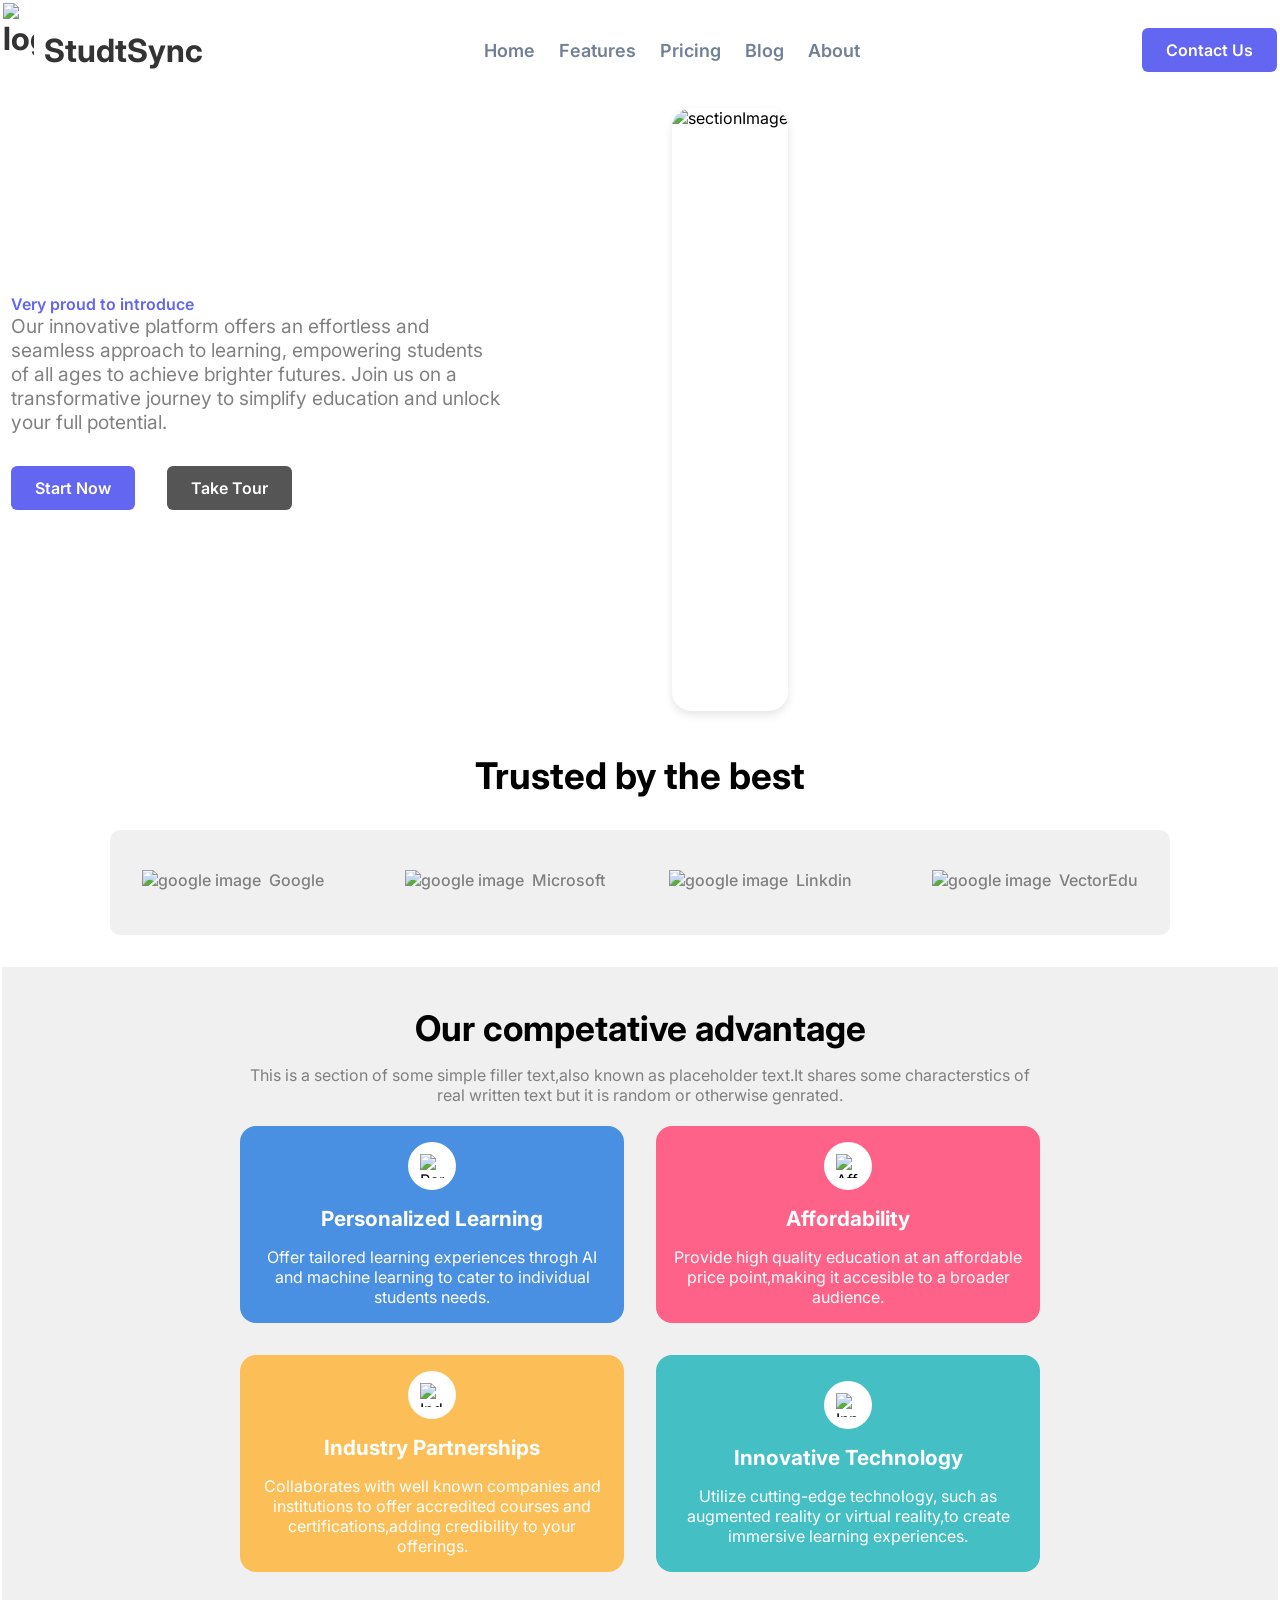
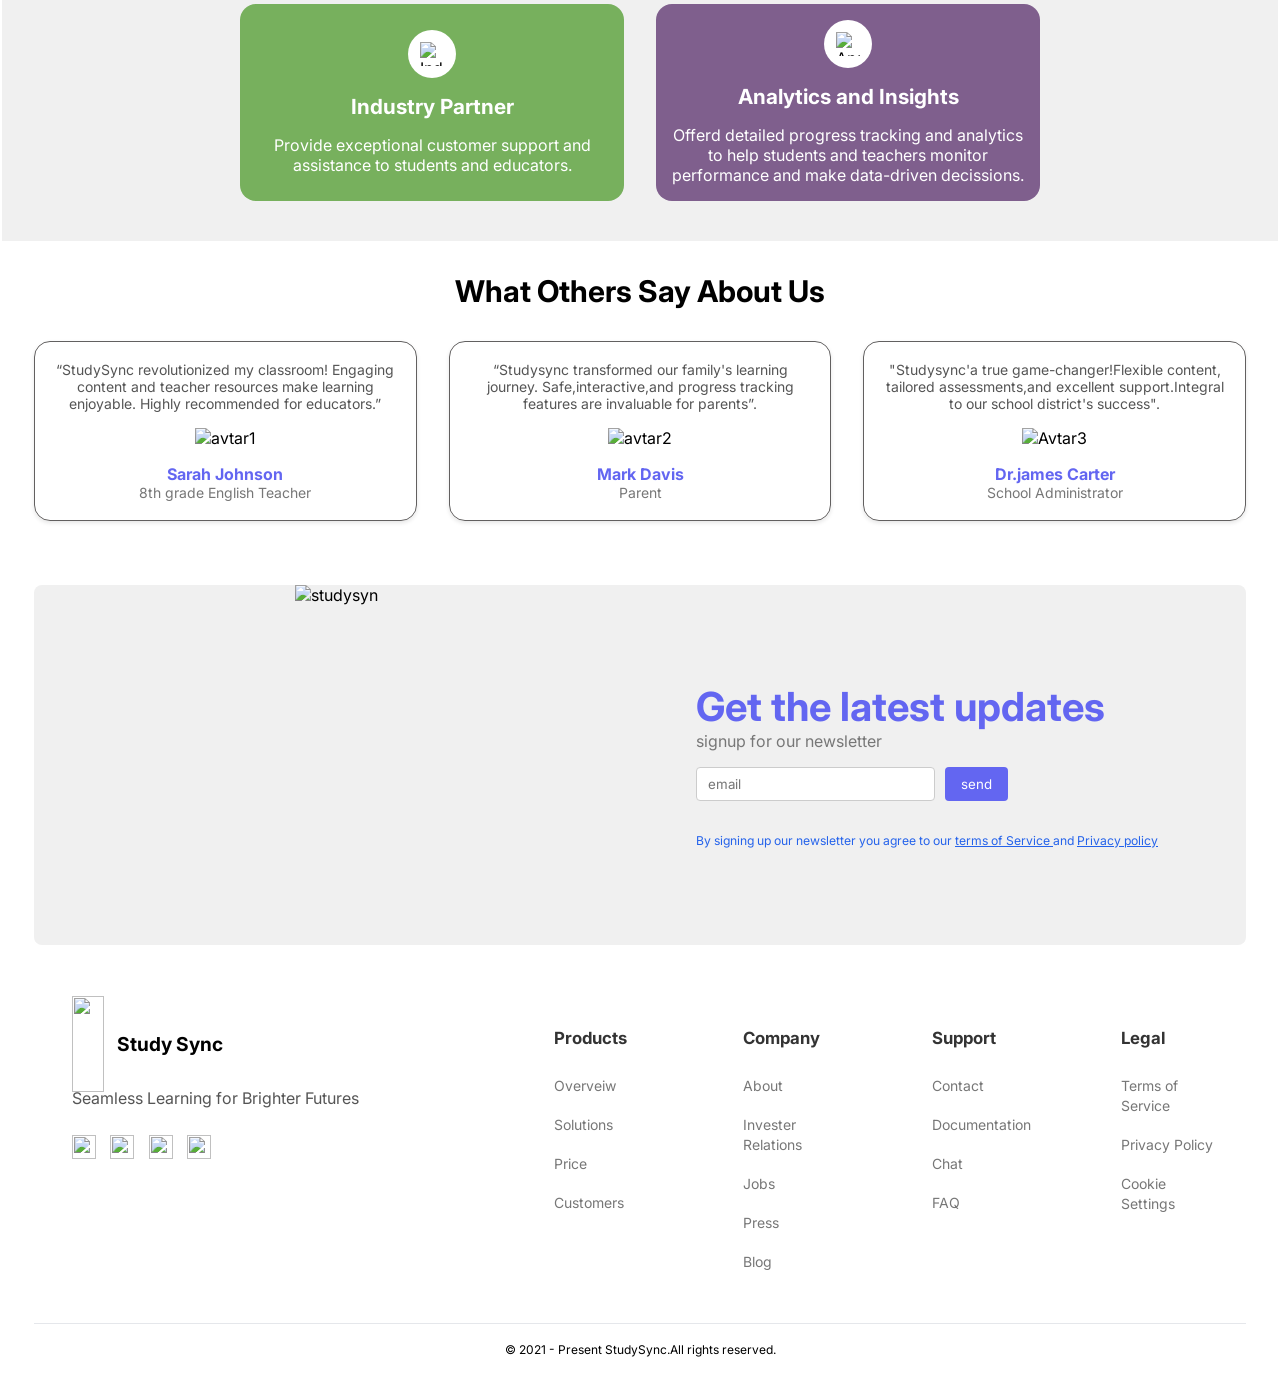
==== index.html @ 160406ee "Rename index.html.html to index.html" ====
<!DOCTYPE html>
<html lang="en">
<head>
    <meta charset="UTF-8">
    <meta name="viewport" content="width=device-width, initial-scale=1.0">
    <title>doc</title>
    <link rel="stylesheet" href="style.css">
</head>
<body>
    <div class="header">

        <header class="header-content">
            <a href="#logo" class="logo">
                <img src="images/StudySyn.svg" alt="logo" class="logo-icon">
                <span class="logo-text">StudtSync</span>
            </a>

            <nav class="nav">
                <a href="#home" class="nav-link">Home</a>
                <a href="##Features" class="nav-link">Features</a>
                <a href="#Pricing" class="nav-link">Pricing</a>
                <a href="#Blog" class="nav-link">Blog</a>
                <a href="#About" class="nav-link">About</a>

            </nav>
            <a href="#contact" class="contact-button">
                Contact Us
            </a>
            <button type="button" class="menu-button">
                <img src="images/Hamburger.svg" alt="menubutton" class="menu-icon">
            </button>

        </header>
    </div>
    <div class="content">
            <section class="main-section">
                <div class="content-left">
                 <p class="section-label">Very proud to introduce</p>
                 <p class="section-description">
                    Our innovative platform offers an effortless and seamless approach to learning, empowering students of all ages to achieve brighter futures. Join us on a transformative journey to simplify education and unlock your full potential.
                </p>
                 <div class="button-group">
                    <a href="#start" class="start-button">Start Now</a>
                    <a href="#tour" class="tour-button">Take Tour</a>
                </div>
                </div>
            
                 <div class="content-right">

                <div class="image-container">
                    <img src="./images/usgs-hoS3dzgpHzw-unsplash.jpg" alt="sectionImage" class="section-image" />
                </div>

            </div>
        </section>
    </div>
    <div class="company-container">
        <h2 class="company-title">Trusted by the best</h2>
        <div class="company-grid">

            <div class="company-logo">
            <img src="images/Google.svg" alt="google image" class="svg-img">
             <span class="logo-txt">Google</span>
        </div>
            <div class="company-logo">
            <img src="images/Microsoft.svg" alt="google image" class="svg-img">
             <span class="logo-txt">Microsoft</span>
        </div>
            <div class="company-logo">
            <img src="images/linkedin-copy.svg" alt="google image" class="svg-img">
             <span class="logo-txt">Linkdin</span>
        </div>
            <div class="company-logo">
            <img src="images/VectorEdu.svg" alt="google image" class="svg-img">
             <span class="logo-txt">VectorEdu</span>
        </div>
    </div>
    </div>
    <div class="feature-container">
    <div class="feature-content">
        <div class="main-info">
            <h2 class="main-title">
                Our competative advantage
            </h2>
            <p class="main-description">
                This is a section of some simple filler text,also known as placeholder text.It shares some characterstics
                of real written text but it is random or otherwise genrated.
            </p>
        </div>
        <div class="feature-grid">
            <!-- card1 -->
             <div class="feature-card">
                <div class="icon-container">
                     <img class="feature-svg" src="images/PersonalizedLearn.svg" alt="PersonalizedLearn">
                </div>
                <div class="feature-info">
                    <div class="feature-title">
                        Personalized Learning
                    </div>
                    <div class="feature-description">
                        Offer tailored learning experiences throgh AI and machine learning to cater to individual students needs.                        
                    </div>
                </div>
             </div>
            <!-- card2 -->
              <div class="feature-card">
                <div class="icon-container">
                     <img class="feature-svg" src="images/Affordability.svg" alt="Affordability">
                </div>
                <div class="feature-info">
                    <div class="feature-title">
                        Affordability
                    </div>
                    <div class="feature-description">
                       Provide high quality education at an affordable price point,making it accesible to a broader audience.                        
                    </div>
                </div>
             </div>
            <!-- card3 -->
              <div class="feature-card">
                <div class="icon-container">
                     <img class="feature-svg" src="images/IndustryPatner.svg" alt="Industry">
                </div>
                <div class="feature-info">
                    <div class="feature-title">
                        Industry Partnerships
                    </div>
                    <div class="feature-description">
                        Collaborates with well known companies and institutions to offer accredited courses and certifications,adding credibility to your offerings.                       
                    </div>
                </div>
             </div>
            <!-- card4 -->
              <div class="feature-card">
                <div class="icon-container">
                     <img class="feature-svg" src="images/InnovativeTech.svg" alt="Innovative technology">
                </div>
                <div class="feature-info">
                    <div class="feature-title">
                        Innovative Technology
                    </div>
                    <div class="feature-description">
                        Utilize cutting-edge technology, such as augmented reality or virtual reality,to create immersive learning experiences.
                                               
                    </div>
                </div>
             </div>
            <!-- card5 -->
              <div class="feature-card">
                <div class="icon-container">
                    <img class="feature-svg" src="images/IndustryPatner.svg" alt="IndustryPatner">
                </div>
                <div class="feature-info">
                    <div class="feature-title">
                         Industry Partner
                    </div>
                    <div class="feature-description">
                         Provide exceptional customer support and assistance to students and educators.                        
                    </div>
                </div>
             </div>

               
            <!-- card6 -->
              <div class="feature-card">
                <div class="icon-container">
                    <img class="feature-svg" src="images/Analytics.svg" alt="Analytics">
                </div>
                <div class="feature-info">
                    <div class="feature-title">
                        Analytics and Insights
                    </div>
                    <div class="feature-description">
                        Offerd detailed progress tracking and analytics to help students and teachers monitor performance and make data-driven decissions.                       
                    </div>
                </div>
             </div>


        </div>
    </div>
    </div>
    <div class="testimonial-container">
        <div class="testimonial-content">
            <h2 class="testimonial-title">
            What Others Say About Us
            </h2>
        <div class="testimonial-grid">
            <!-- card1 -->
            <div class="testimonial-card">
                 <div class="testimonial-text">
                     “StudySync revolutionized my classroom! Engaging content and teacher resources make learning enjoyable. Highly recommended for educators.”

                </div>   
                    <div class="testimonial-avtar">
                        <img src="./images/avatar1.png" alt="avtar1">
                    </div>
                    <div class="testimonial-details">
                        <h3 class="testimonial-name">
                        Sarah Johnson
                        </h3>
                        <p class="testimonial-desc">
                        8th grade English Teacher
                        </p>
                    </div>

                 
            </div>
            <!-- card2 -->
             <div class="testimonial-card">
                 <div class="testimonial-text">
                     “Studysync transformed our family's learning journey.
                     Safe,interactive,and progress tracking features are invaluable for parents”.
                    </div>
                    <div class="testimonial-avtar">
                        <img src="./images/avatar2.png" alt="avtar2">
                    </div>
                    <div class="testimonial-details">
                        <h3 class="testimonial-name">
                         Mark Davis
                        </h3>
                        <p class="testimonial-desc">
                        Parent
                        </p>
                    </div>

                 
            </div>
            <!-- card3 -->
             <div class="testimonial-card">
                 <div class="testimonial-text">
                "Studysync'a true game-changer!Flexible content,
                tailored assessments,and excellent support.Integral
                to our school district's success".
                </div>
                    <div class="testimonial-avtar">
                        <img src="./images/avatar3.png" alt="Avtar3">
                    </div>
                    <div class="testimonial-details">
                        <h3 class="testimonial-name">
                        Dr.james Carter
                        </h3>
                        <p class="testimonial-desc">
                        School Administrator
                        </p>
                    </div>
            </div>
        </div>
        </div>
    </div>
    <div class="newsletter-container">
        <div class="newsletter-content">
            <!-- leftpart -->
             <div class="news-left">
            <img src="images/img.png" alt="studysyn" loading="lazy">
             </div>
            <!-- rightpart -->
             <div class="news-right">
                <div class="news-info">
                    <h2 class="news-title">
                     Get the latest updates
                    </h2>
                    <p class="news-desc">
                    signup for our newsletter
                    </p>
                </div>
                <form class="news-form">
                    <input class="news-email" placeholder="email"/>
                    <button class="news-send-button">send</button>
                </form>
                <div class="privacy-policy">
                By signing up our newsletter you agree to our
                <a class="news-link">
                terms of Service
                </a>
                and
                <a class="news-link">
                  Privacy policy
                </a>
             </div>

             </div>
        </div>
    </div>
    <div class="footer-container">
         <footer class="footer">
            <div class="footer-top">
                <div class="comp-logo">
                    <a class="logo-link">
                        <img class="logo-svg" src="images/StudySyn.svg" alt="">
                        Study Sync
                    </a>
                    </div>
                    <p class="filler-text">Seamless Learning for Brighter Futures</p>
                    <div class="social">
                        <a class="social-links">
                            <img src="images/instagram.svg" alt="" class="social-icon">
                        </a>
                        <a class="social-links">
                            <img src="images/linkedin.svg" alt="" class="social-icon">
                            </a>
                            <a class="social-links">
                            <img src="images/Microsoft.svg" alt="" class="social-icon">
                            </a>
                            <a class="social-links">
                            <img src="images/twitter.svg" alt="" class="social-icon">
                        </a>
                    </div>

                </div>
            <div class="footer-grid">
                <!-- col1 -->
                <div class="footer-grid-column">
                    <div class="footer-grid-headings">
                        Products
                    </div>
                    <ul class="footer-links-list">
                        <li>
                        <a class="footer-links" href="#overveiw">Overveiw</a>
                        </li>
                         <li>
                        <a class="footer-links" href="#Solutions">Solutions</a>
                        </li>
                         <li>
                        <a class="footer-links" href="#Pricing">Price</a>
                        </li>
                         <li>
                        <a class="footer-links" href="#Customers">Customers</a>
                        </li>

                    </ul>
                </div> 
                <!-- col2 -->
                    <div class="footer-grid-column">
                    <div class="footer-grid-headings">
                        Company
                    </div>
                    <ul class="footer-links-list">
                         <li>
                        <a class="footer-links" href="#About">About</a>
                        </li>
                         <li>
                        <a class="footer-links" href="#Invester Relations">Invester Relations</a>
                        </li>
                         <li>
                        <a class="footer-links" href="#Jobs">Jobs</a>
                        </li>
                         <li>
                        <a class="footer-links" href="#Press">Press</a>
                        </li>
                         <li>
                        <a class="footer-links" href="#Blog">Blog</a>
                        </li>

                    </ul>
                </div>

                <!-- col3 -->
                    <div class="footer-grid-column">
                    <div class="footer-grid-headings">
                        Support
                    </div>
                    <ul class="footer-links-list">
                         <li>
                        <a class="footer-links" href="#Contact">Contact</a>
                        </li>
                         <li>
                        <a class="footer-links" href="#Documentation">Documentation</a>
                        </li>
                         <li>
                        <a class="footer-links" href="#Chat">Chat</a>
                        </li>
                         <li>
                        <a class="footer-links" href="#FAQ">FAQ</a>
                        </li>

                    </ul>
                </div>
                <!-- col4 -->
                    <div class="footer-grid-column">
                    <div class="footer-grid-headings">
                         Legal
                    </div>
                    <ul class="footer-links-list">
                         <li>
                        <a class="footer-links" href="Terms of Service">Terms of Service</a>
                        </li>
                         <li>
                        <a class="footer-links" href="#Privacy Policy">Privacy Policy</a>
                        </li>
                         <li>
                        <a class="footer-links" href="#Cookie Settings">Cookie Settings</a>
                        </li>
                        

                    </ul>
                </div>


            </div>


         </footer>
         <div class="footer-copyright">
         © 2021 - Present StudySync.All rights reserved.

         </div>
    </div>
    





                 
</body>
</html>
---- style.css ----
@import url('https://fonts.googleapis.com/css2?family=Inter:wght@100;200;400;500;600;700&display=swap');

:root{
    --primary-color: #6366F1;
    --accent-color: #3f83f8;
    --text-colors: #333333;
    --link-color: #2563eb;
    --background-color: #ffffff;
    --light-gray: #f0f0f0;
    --gray: #808080;
    --dark-gray: #555;

}

*{
    margin: 0;
    padding: 0;
    font-family: 'Inter','sans-serif';
    text-decoration: none;
}

body{
    height: 100vh;
    text-align: center;
    background-color: var(--background-color);
    padding: 0.1rem;
}
.header-content{
    max-width: 1280px;
    margin: 0 auto;
    display: flex;
    justify-content: space-between;
    align-items: center;
    padding: 0.1rem;
}
.logo{
    display: flex;
    align-items: center;
    font-size: 2rem;
    font-weight: bold;
    color:var(--text-colors) ;
    text-decoration: none;
    gap: 0.62rem;
}
.logo-icon{
    height: 5.875rem;
    width:1.938rem ;
}
.logo-text{
    font-size: 2rem;
    font-weight: bold;
}
.nav{
    display: none;
    gap: 1.5rem;
   
}

@media screen and (min-width:768px){
    .nav{
        display: flex;
    }
}
.nav-link{
    color: #718096;
    font-size: 1.125rem;
    font-weight: 600;
    transform: color 0.1s;
}
.nav-link:hover{
    color: var(--link-color);
}
.contact-button{
    display: none;
    border: none;
    border-radius: 0.375rem;
    background-color: var(--primary-color);
    color: var(--background-color);
    transform: all 0.1s;
    padding: 0.75rem 1.5rem;
    font-size: 1rem;
    font-weight: 600;
}
@media screen and (min-width:768px){
    .contact-button{
        display: block;
    }

}
.contact-button:hover{
    background-color: #5254f8;
}
.menu-button{
    display: none;
    border: none;
    border-radius: 0.375rem;
    background-color: var(--background-color);
    font-size: 1rem;

    padding: 0.5rem 0.9rem;
    font-weight: 600;

}
@media screen and (max-width:768px){
    .menu-button{display: block;}
}

.menu-icon{
    width: 1.5rem;
    height: 1.5rem;

}
.main-section{
    max-width:1280px;
    display: flex;
    flex-direction: column;
    gap: 2rem;
    padding: 0.6rem;
    align-items: center;
    margin: 0 auto;
}
.content-left{
    text-align: center;
    animation: slideFromLeft 1s ease forwards;
    opacity: 0;
}
@keyframes slideFromLeft {
    0%{
        opacity: 0;
        transform: translateX(-100%);
    }
    100%{
        opacity: 1;
        transform: translateX(0);
    }
}
.section-label{
    font-size: 1.15rem;
    font-weight: 600;
    color: var(--primary-color);
}
.section-heading{
    font-size: 2.3rem;
    padding: 1.1rem;
    color: var(--text-colors);
}
.section-description{
    color: var(--gray);
    font-size: 1.13rem;

}
.button-group{
    display: flex;
    gap: 2rem;
    padding: 1rem;
    margin-top: 1rem;
    justify-content: center;
    align-items: center;

}
.start-button,.tour-button{
    border: none;
    border-radius: 0.375rem;
    background-color: var(--primary-color);
    color: var(--background-color);
    transform: all 0.1s;
    padding: 0.75rem 1.5rem;
    font-size: 1rem;
    font-weight: 600;
}
.tour-button{
    background-color: var(--dark-gray);
}
.start-button:hover{
    background-color: #5254f8;
}
.tour-button:hover{
    background-color: var(--gray);
}
.content-right{
    display: flex;
    align-items: center;
    justify-content: center;
}
.image-container{
    border: none;
    border-radius: 1.225rem;
    overflow: hidden;
    box-shadow: 0px 4px 8px rgba(0,0,0,0.1);
    height: 50vh;
}
.section-image{
    height: 100%;
    width: 100%;
}
@media screen and (min-width:768px) {
    .main-section{
        flex-direction: row;
    }
    .content-left{
        max-width: 50%;
        text-align:left ;
    }
    .section-heading{
        padding-left: 0;
    }
    .button-group{
        justify-content: start;
        padding-left: 0;
    }
    .section-label{
         font-size: 1rem
    }
    .section-heading{
    font-size: 3.8rem;
    }
    
    .image-container{
        height: 67vh;
    }
    .section-description{
    font-size: 1.2rem;
    color: var(--gray);
    width: 78%;
    }

}
.company-container{
    display: flex;
    flex-direction: column;
    justify-content: center;
    align-items: center;
    margin-top: 2rem;
    text-align: center;
    animation: slideFromLeft 1s ease forwards;
}


.company-grid{
    display: grid;
    grid-template-columns: repeat(2,1fr);
    gap: 3.6rem;
    padding: 1rem;
    background-color: var(--light-gray);
    border: none;
    border-radius: 0.625rem;
    margin-top: 2rem;
    margin-bottom: 2rem;
    padding: 2.5rem 2rem;
}
.company-logo{
    font-size: 1rem;
    font-weight: 500;
    color: var(--gray);
    display: flex;
    gap: 0.5rem;
}
.svg-img{
    height: 1.56rem
}
.logo-txt{
    font-size: 1rem;
}
@media screen and (min-width:640px){
      .company-grid{
        grid-template-columns: repeat(4,1fr);
      }
}
.company-title{
    font-size: 2.3rem;
    font-weight: bold;
}
.feature-container{
    background-color: var(--light-gray);
    padding: 2.5rem 0;
    text-align: center;
}
.feature-content{
    max-width: 800px;
    margin: 0 auto;
    padding: 0 2rem;
}
.main-info{
    display: flex;
    flex-direction: column;
    gap: 1rem;
}
.main-title{
    font-size: 2.2rem;
    font-weight: bold;
}
.main-description{
    color: var(--gray);
    font-display: 1rem;
}
.feature-grid{
    display: grid;
    grid-gap: 2rem;
    grid-template-columns: repeat(2,1fr);
    margin-top: 1.3rem;
}
.feature-card{
    display: flex;
    flex-direction: column;
    justify-content: center;
    align-items: center;
    background-color: #63637a;
    border-radius: 1rem;
    padding: 1rem;
    gap: 1rem;
}
.feature-info{
    display: flex;
    flex-direction: column;
    gap: 1rem;
}
.feature-svg{
    width: 1.5rem;
    height: 1.5rem;
}
.icon-container{
    background-color: var(--background-color);
    height: 3rem;
    width: 3rem;
    border-radius: 50%;
    display: flex;
    justify-content: center;
    align-items: center;
}
.feature-title{
    color: white;
    font-weight: bold;
    font-size: 1.3rem;
}
.feature-description{
    color: white;
}
.feature-card:nth-child(1){
    background-color: #4a90e2;
}

.feature-card:nth-child(2){
    background-color: #FF6289;
}
.feature-card:nth-child(3){
    background-color: #fcbf58;
}
.feature-card:nth-child(4){
    background-color: #44bfc3;
}
.feature-card:nth-child(5){
    background-color: #77b05d;
}
.feature-card:nth-child(6){
    background-color: #7f5f8d;
}
@media screen and (max-width:768px){
      .feature-grid{
        grid-template-columns: repeat(1,1fr);
      }
}
.testimonial-container{
    background-color: var(--background-color);
    padding: 2rem;
    margin: 0 auto;
    max-width: 1280px;
}
.testimonial-content{
    display: flex;
    flex-direction: column;
    grid-gap: 2rem;
}
.testimonial-title{
    font-size: 1.87rem;
    font-weight: bold;
}
.testimonial-grid{
    display: grid;
    grid-template-columns:repeat(auto-fill, minmax(300px,1fr));
    gap: 2rem;
    

}
.testimonial-card{
    display: flex;
    flex-direction: column;
    border: 1px solid rgb(98, 96, 96);
    border-radius: 1rem;
    box-shadow: 0 2px 4px rgba(0,0,0,0.1);
    padding: 1.2rem;
    gap: 1rem;
    transition: transform 0.3s ease, box-shadow 0.3s ease;

}
.testimonial-card:hover{
    transform: scale(1.05);
    box-shadow: 0 4px 8px rgba(0,0,0,0.2);
    border: 1px solid blue;
}
.testimonial-avtar img{
    height: 5rem;
    width: 5rem;
}
.testimonial-text{
    color: #555;
    font-size: 0.875rem;
}
.testimonial-name{
    color: var(--primary-color);
    font-size: 1rem;

}
.testimonial-desc{
    font-size: 0.875rem;
    color: #777;
}
.newsletter-container{
    background-color: var(--background-color);
    /* padding: 2rem; */
    max-width: 1280px;
    height: 40vh;
    margin: 0 auto;
}    
.newsletter-content{
    display: flex;
    flex-direction: row;
    background-color: var(--light-gray);
    height: 100%;
    border-radius: 8px;
    overflow: hidden;

}
.news-left{
    height: 100%;
    width: 50%;
    display: none;
}
.news-left img{
    width: 100%;
    height: 100%;
    object-fit: cover;
    object-position: center;
    
}
@media  screen and (min-width:640px) {
    .news-left{
        display: block;
        width: 50%;
    }
    .news_right{
        width:50%
    }
    .newsletter-container{
        padding: 2rem;
    }
    
    
}
.news-right{
    display: flex;
    flex-direction: column;
    gap: 1rem;
    padding: 0.5rem;
    justify-content: center;
    align-items: start;
}
.news-info{
    padding:0 3rem;
}
.news-title{
    font-size: 1.5rem;
    font-weight: bold;
    color: var(--primary-color);
}
.news-desc{
    text-align: left;
    color: #777;
}.news-form{
    padding: 0 3rem;
    display: flex;
    flex-wrap: wrap;
    margin-bottom: 1rem;
    gap:0.6rem
}
.news-email{
    background-color: var(--background-color);
    /* width: 100%; */
    color: #333;
    outline: none;
    border: 1px solid #ccc;
    border-radius: 4px;
    padding: 0.5rem 0.7rem;
}
.news-email:focus{
    border-color: #2563eb;
    box-shadow: 0 4px 8px rgba(0,0,0,0.3);

}
.news-send-button{
    background-color: var(--primary-color);
    color: var(--background-color);
    border: none;
    border-radius: 0.25rem;
    padding: 0.5rem 1rem;


}

.news-send-button:hover{
    background-color: var(--link-color);
}
.privacy-policy{
    padding: 0 3rem;
    font-size: 0.76rem;
    color: #2563eb;
}
.news-link{
    text-decoration: underline;
    color: #2563eb;
}
@media  screen and (min-width:640px) {
    .news-title{
        font-size:2.5rem
    }
    
}
.footer-container{
    background-color: var(--background-color);
    margin: 0 auto;
    padding: 0 2rem;
    display: flex;
    flex-direction: column;
    max-width: 1280px;
}
.footer{
    max-width: 1280px;
    padding: 1.2rem 2.4rem;
    text-align: left;
    display: flex;
    justify-content: space-between;
    padding-right: 1.65rem;
    
}
.footer-top{
    width: 34%;
    display: flex;
    flex-direction: column;
    gap: 1.65rem;
    
}
.logo-svg{
    width: 2rem;
    height: 6rem;
}
.social-icon{
    width: 1.5rem;
    height: 1.5rem;
    

}
.social{
    display: flex;
    gap: 0.9rem;
}
.comp-logo{
    display: flex;
    justify-content: flex-start;
    margin-bottom: -1.9rem;
}
.logo-link{
    display: flex;
    justify-content: center;
    align-items: center;
    gap: 0.8rem;
    font-size: 1.2rem;
    font-weight: bold;
    color: black;
}
.filler-text{
    font-size:1rem ;
    color: #555;
}
.footer-grid{
     display: grid;
     grid-template-columns: repeat(4,1fr);
     width: 58%;
     grid-gap: 5.6rem;
     padding-top: 2rem;
}
.footer-grid-headings{
    font-size: 1.05rem;
    font-weight: bold;
    color: var(--text-colors);
    margin-bottom: 1.65rem;
    
}
ul{
    list-style-type: none;
}

.footer-links{
    color:#777;
    font-size: 0.875rem;
}
.footer-links-list{
    display: flex;
    flex-direction:column;
    gap: 1.2rem;
}
.footer-copyright{
    color: var(gray);
    font-size: 0.75rem;
    padding-bottom: 2rem;
    margin-top: 2rem;
    border-top: 1px solid #E5E7EB;
    padding-top: 1.15rem;
}
@media  screen and (max-width:1080px) {
    .footer{
        flex-direction: column;
        align-items: center;
        
    }
    .footer-top{
        padding-left: 10rem;
    }
    .footer-grid{
        align-items: center;
        justify-content: space-evenly;
    }
}
@media screen and (max-width:850px) {
    .footer-grid{
        grid-template-columns: repeat(2,1fr);
    }
    .footer-top{
        padding-left: 1rem;
    }
    
}
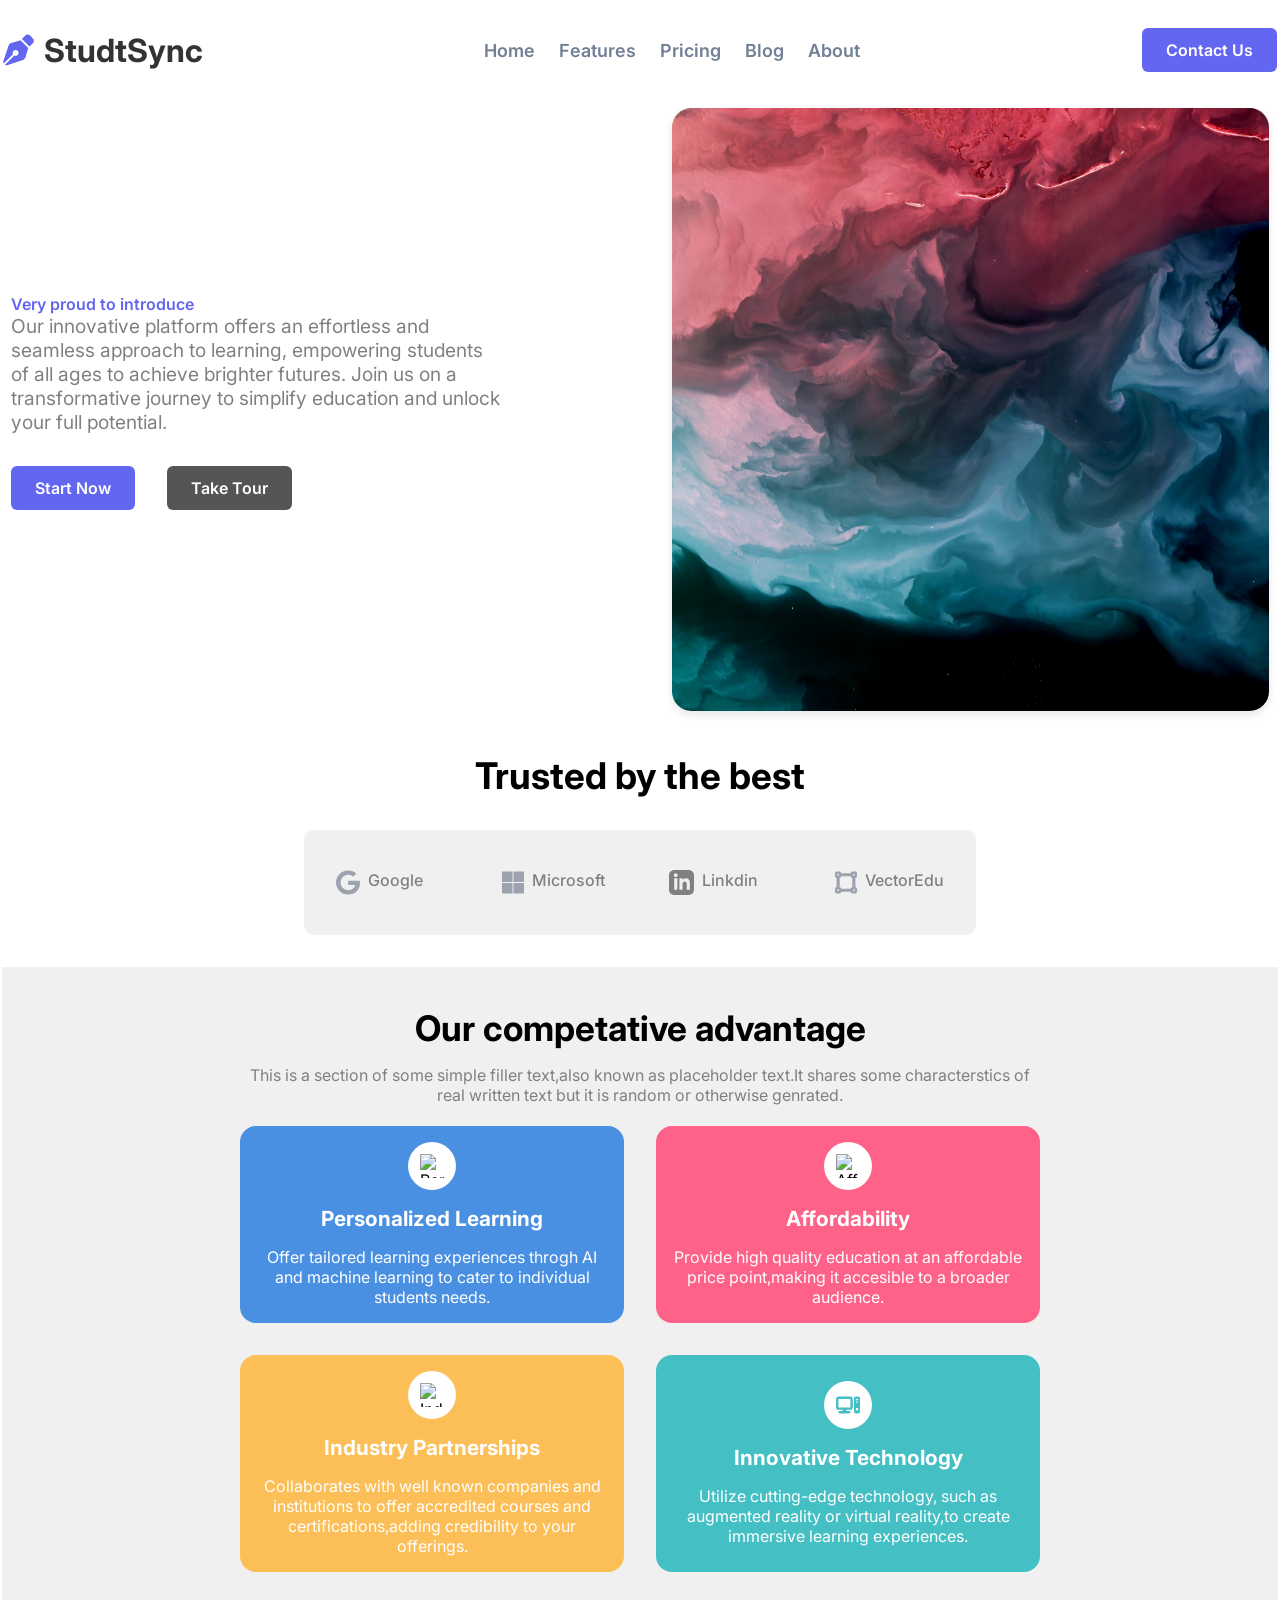
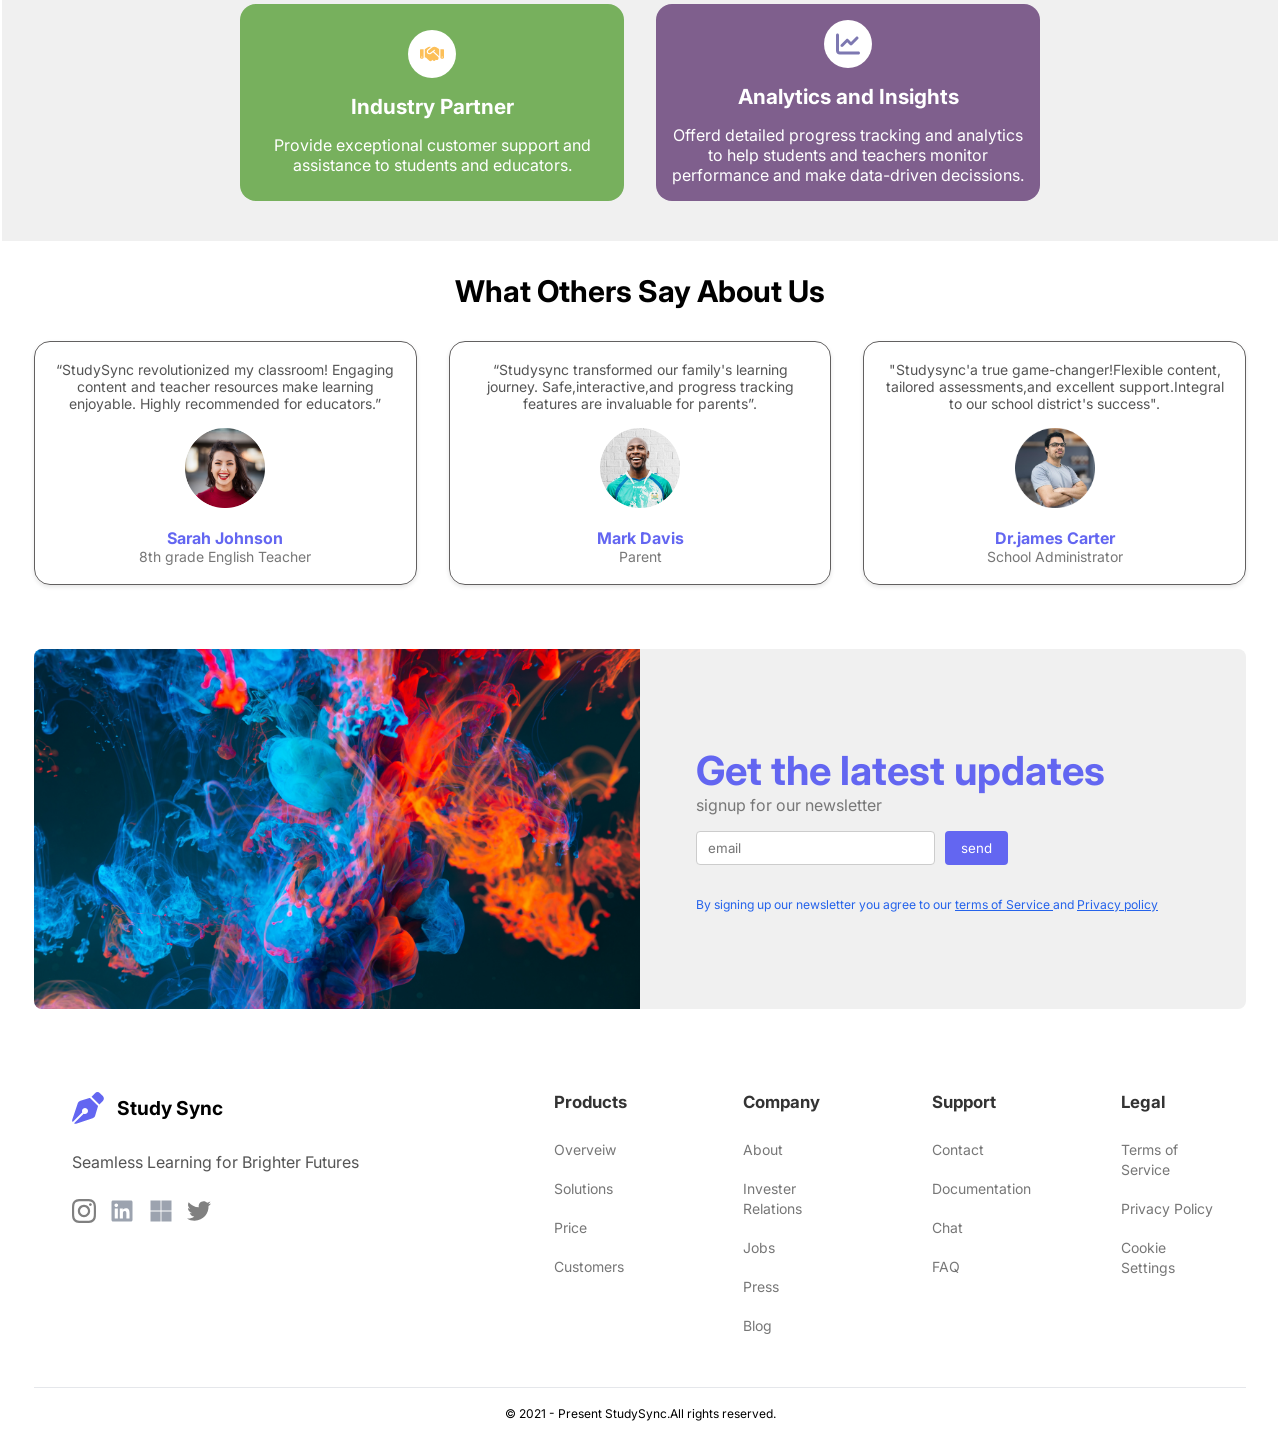
==== commit 6425f8bb: "Update index.html" ====
--- a/index.html
+++ b/index.html
@@ -11,7 +11,7 @@
 
         <header class="header-content">
             <a href="#logo" class="logo">
-                <img src="images/StudySyn.svg" alt="logo" class="logo-icon">
+                <img src="StudySyn.svg" alt="logo" class="logo-icon">
                 <span class="logo-text">StudtSync</span>
             </a>
 
@@ -27,7 +27,7 @@
                 Contact Us
             </a>
             <button type="button" class="menu-button">
-                <img src="images/Hamburger.svg" alt="menubutton" class="menu-icon">
+                <img src="Hamburger.svg" alt="menubutton" class="menu-icon">
             </button>
 
         </header>
@@ -48,7 +48,7 @@
                  <div class="content-right">
 
                 <div class="image-container">
-                    <img src="./images/usgs-hoS3dzgpHzw-unsplash.jpg" alt="sectionImage" class="section-image" />
+                    <img src="usgs-hoS3dzgpHzw-unsplash.jpg" alt="sectionImage" class="section-image" />
                 </div>
 
             </div>
@@ -59,19 +59,19 @@
         <div class="company-grid">
 
             <div class="company-logo">
-            <img src="images/Google.svg" alt="google image" class="svg-img">
+            <img src="Google.svg" alt="google image" class="svg-img">
              <span class="logo-txt">Google</span>
         </div>
             <div class="company-logo">
-            <img src="images/Microsoft.svg" alt="google image" class="svg-img">
+            <img src="Microsoft.svg" alt="google image" class="svg-img">
              <span class="logo-txt">Microsoft</span>
         </div>
             <div class="company-logo">
-            <img src="images/linkedin-copy.svg" alt="google image" class="svg-img">
+            <img src="linkedin-copy.svg" alt="google image" class="svg-img">
              <span class="logo-txt">Linkdin</span>
         </div>
             <div class="company-logo">
-            <img src="images/VectorEdu.svg" alt="google image" class="svg-img">
+            <img src="VectorEdu.svg" alt="google image" class="svg-img">
              <span class="logo-txt">VectorEdu</span>
         </div>
     </div>
@@ -133,7 +133,7 @@
             <!-- card4 -->
               <div class="feature-card">
                 <div class="icon-container">
-                     <img class="feature-svg" src="images/InnovativeTech.svg" alt="Innovative technology">
+                     <img class="feature-svg" src="InnovativeTech.svg" alt="Innovative technology">
                 </div>
                 <div class="feature-info">
                     <div class="feature-title">
@@ -148,7 +148,7 @@
             <!-- card5 -->
               <div class="feature-card">
                 <div class="icon-container">
-                    <img class="feature-svg" src="images/IndustryPatner.svg" alt="IndustryPatner">
+                    <img class="feature-svg" src="IndustryPatner.svg" alt="IndustryPatner">
                 </div>
                 <div class="feature-info">
                     <div class="feature-title">
@@ -164,7 +164,7 @@
             <!-- card6 -->
               <div class="feature-card">
                 <div class="icon-container">
-                    <img class="feature-svg" src="images/Analytics.svg" alt="Analytics">
+                    <img class="feature-svg" src="Analytics.svg" alt="Analytics">
                 </div>
                 <div class="feature-info">
                     <div class="feature-title">
@@ -193,7 +193,7 @@
 
                 </div>   
                     <div class="testimonial-avtar">
-                        <img src="./images/avatar1.png" alt="avtar1">
+                        <img src="avatar1.png" alt="avtar1">
                     </div>
                     <div class="testimonial-details">
                         <h3 class="testimonial-name">
@@ -213,7 +213,7 @@
                      Safe,interactive,and progress tracking features are invaluable for parents”.
                     </div>
                     <div class="testimonial-avtar">
-                        <img src="./images/avatar2.png" alt="avtar2">
+                        <img src="avatar2.png" alt="avtar2">
                     </div>
                     <div class="testimonial-details">
                         <h3 class="testimonial-name">
@@ -234,7 +234,7 @@
                 to our school district's success".
                 </div>
                     <div class="testimonial-avtar">
-                        <img src="./images/avatar3.png" alt="Avtar3">
+                        <img src="avatar3.png" alt="Avtar3">
                     </div>
                     <div class="testimonial-details">
                         <h3 class="testimonial-name">
@@ -252,7 +252,7 @@
         <div class="newsletter-content">
             <!-- leftpart -->
              <div class="news-left">
-            <img src="images/img.png" alt="studysyn" loading="lazy">
+            <img src="img.png" alt="studysyn" loading="lazy">
              </div>
             <!-- rightpart -->
              <div class="news-right">
@@ -287,23 +287,23 @@
             <div class="footer-top">
                 <div class="comp-logo">
                     <a class="logo-link">
-                        <img class="logo-svg" src="images/StudySyn.svg" alt="">
+                        <img class="logo-svg" src="StudySyn.svg" alt="">
                         Study Sync
                     </a>
                     </div>
                     <p class="filler-text">Seamless Learning for Brighter Futures</p>
                     <div class="social">
                         <a class="social-links">
-                            <img src="images/instagram.svg" alt="" class="social-icon">
+                            <img src="instagram.svg" alt="" class="social-icon">
                         </a>
                         <a class="social-links">
-                            <img src="images/linkedin.svg" alt="" class="social-icon">
+                            <img src="linkedin.svg" alt="" class="social-icon">
                             </a>
                             <a class="social-links">
-                            <img src="images/Microsoft.svg" alt="" class="social-icon">
+                            <img src="Microsoft.svg" alt="" class="social-icon">
                             </a>
                             <a class="social-links">
-                            <img src="images/twitter.svg" alt="" class="social-icon">
+                            <img src="twitter.svg" alt="" class="social-icon">
                         </a>
                     </div>
 
